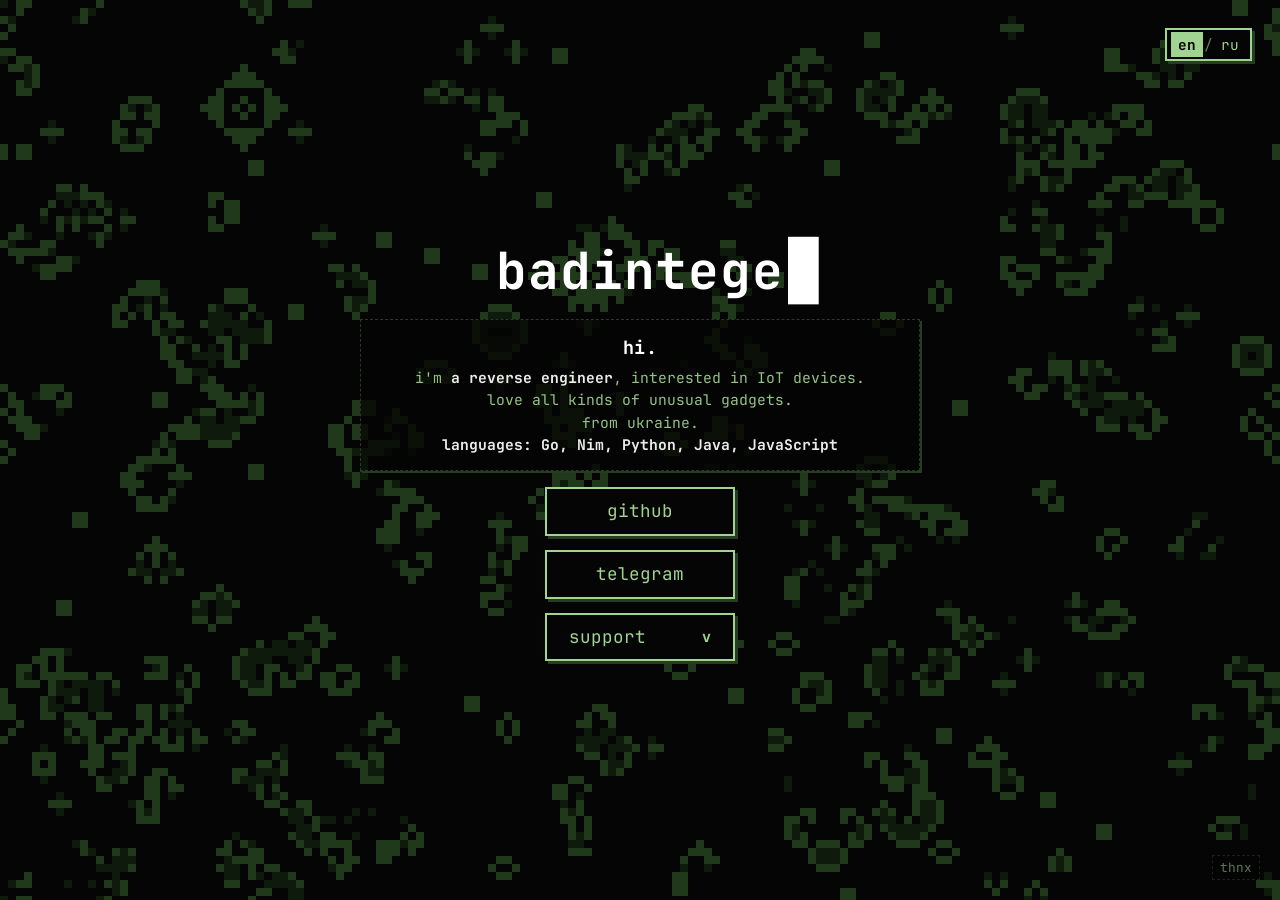
==== index.html @ 44bd1e29 "Update languages" ====
<!DOCTYPE html>
<html lang="en">
<head>
    <meta charset="UTF-8">
    <meta name="viewport" content="width=device-width, initial-scale=1.0">
    <title>badinteger</title>
    <link rel="icon" type="image/x-icon" href="favicon.ico">
    <link rel="shortcut icon" type="image/x-icon" href="favicon.ico">
    <link rel="stylesheet" href="style.css">
</head>
<body>
    <canvas id="life-canvas"></canvas>

    <div class="lang-switch" id="lang-switch">
        <button type="button" class="lang-btn active" data-lang="en">en</button>
        <span class="lang-divider">/</span>
        <button type="button" class="lang-btn" data-lang="ru">ru</button>
    </div>

    <main class="container">
        <div class="title-wrapper">
            <h1 class="typed-title"><span id="typed-text"></span><span class="cursor">█</span></h1>
        </div>

        <section class="bio-section" id="bio-section">
            <h2 class="bio-title" id="bio-title">hi.</h2>
            <p class="bio-desc" id="bio-desc">
                i'm <strong class="highlight">a reverse engineer</strong>, interested in IoT devices.<br>
                love all kinds of unusual gadgets.<br>
                from ukraine.<br>
                <strong class="highlight">languages: Go, Nim, Python, Java, JavaScript</strong>
            </p>
        </section>

        <div class="links-group">
            <a href="https://github.com/thebadinteger" target="_blank" rel="noopener noreferrer" class="hacker-btn">
                github
            </a>
            <a href="https://t.me/badinteger" target="_blank" rel="noopener noreferrer" class="hacker-btn">
                telegram
            </a>

            <div class="support-wrapper" id="support-wrapper">
                <button type="button" class="hacker-btn support-btn" id="support-toggle" aria-expanded="false">
                    <span id="support-label">support</span>
                    <span class="arrow-icon" id="support-arrow">v</span>
                </button>
                <div class="support-content" id="support-content">
                    <div class="crypto-item" data-address="UQDhC6F5A6lHq3WMk80klpFoxfPlviY0URLN7MnfLXbfXJLn">
                        <div class="crypto-header">
                            <span class="crypto-name">gram</span>
                            <span class="copy-hint" data-copy-hint="true">[copy]</span>
                        </div>
                        <code class="crypto-addr">UQDhC6F5A6lHq3WMk80klpFoxfPlviY0URLN7MnfLXbfXJLn</code>
                    </div>
                    <div class="crypto-item" data-address="EBzxd3aD9AJJCiJihh45mPns22LBTFG1UUhGEQawaHC3">
                        <div class="crypto-header">
                            <span class="crypto-name">solana</span>
                            <span class="copy-hint" data-copy-hint="true">[copy]</span>
                        </div>
                        <code class="crypto-addr">EBzxd3aD9AJJCiJihh45mPns22LBTFG1UUhGEQawaHC3</code>
                    </div>
                    <div class="crypto-item" data-address="bc1q3hcddk5h7lk9gmyz4qevt4zdrae28wd0h9fc9k">
                        <div class="crypto-header">
                            <span class="crypto-name">bitcoin</span>
                            <span class="copy-hint" data-copy-hint="true">[copy]</span>
                        </div>
                        <code class="crypto-addr">bc1q3hcddk5h7lk9gmyz4qevt4zdrae28wd0h9fc9k</code>
                    </div>
                    <div class="crypto-item" data-address="LNvCLwaYj91dwe1wWEHuQybgGu7N53fG1J">
                        <div class="crypto-header">
                            <span class="crypto-name">litecoin</span>
                            <span class="copy-hint" data-copy-hint="true">[copy]</span>
                        </div>
                        <code class="crypto-addr">LNvCLwaYj91dwe1wWEHuQybgGu7N53fG1J</code>
                    </div>
                    <div class="crypto-item" data-address="D6TasSMp86DWj7ovyzoroSdZFYt65pMNyC">
                        <div class="crypto-header">
                            <span class="crypto-name">dogecoin</span>
                            <span class="copy-hint" data-copy-hint="true">[copy]</span>
                        </div>
                        <code class="crypto-addr">D6TasSMp86DWj7ovyzoroSdZFYt65pMNyC</code>
                    </div>
                    <div class="crypto-item" data-address="TSzSPDRZxyQy6w5US88ur5SCgcZgPubDzC">
                        <div class="crypto-header">
                            <span class="crypto-name">tron</span>
                            <span class="copy-hint" data-copy-hint="true">[copy]</span>
                        </div>
                        <code class="crypto-addr">TSzSPDRZxyQy6w5US88ur5SCgcZgPubDzC</code>
                    </div>
                    <div class="crypto-item" data-address="0x48a1577525e1057923bb760d62b2b98e0caff4e4">
                        <div class="crypto-header">
                            <span class="crypto-name">polygon</span>
                            <span class="copy-hint" data-copy-hint="true">[copy]</span>
                        </div>
                        <code class="crypto-addr">0x48a1577525e1057923bb760d62b2b98e0caff4e4</code>
                    </div>
                </div>
            </div>
        </div>
    </main>

    <div class="thnx-wrapper" id="thnx-wrapper">
        <div class="thnx-content" id="thnx-content">
            <a href="https://www.jetbrains.com/lp/mono/" target="_blank" rel="noopener noreferrer" class="thnx-link">font by jetbrains</a>
            <a href="https://render.com/" target="_blank" rel="noopener noreferrer" class="thnx-link">host by render</a>
            <a href="https://freedns.afraid.org/" target="_blank" rel="noopener noreferrer" class="thnx-link">domain by freedns</a>
        </div>
        <button type="button" class="thnx-btn" id="thnx-toggle" aria-expanded="false">thnx</button>
    </div>

    <script src="script.js"></script>
</body>
</html>
---- style.css ----
@font-face {
    font-family: 'JetBrains Mono';
    src: url('jetbrainsmono.ttf') format('truetype-variations'),
         url('jetbrainsmono.ttf') format('truetype');
    font-weight: 100 900;
    font-style: normal;
}

:root {
    --accent: #a0d490;
    --accent-dark: #273d23;
    --bg-black: #050505;
}

* {
    margin: 0;
    padding: 0;
    -webkit-box-sizing: border-box;
    -moz-box-sizing: border-box;
    box-sizing: border-box;
}

main, section, header {
    display: block;
}

::-webkit-scrollbar {
    width: 6px;
    height: 6px;
}
::-webkit-scrollbar-track {
    background: #050505;
    background: var(--bg-black);
}
::-webkit-scrollbar-thumb {
    background: #273d23;
    background: var(--accent-dark);
    border: 1px solid #a0d490;
    border: 1px solid var(--accent);
}

html, body {
    width: 100%;
    min-height: 100%;
    min-height: 100vh;
    min-height: 100dvh;
    overflow-x: hidden;
    overflow-y: auto;
    background: #050505;
    background: var(--bg-black);
    font-family: 'JetBrains Mono', monospace;
    color: #a0d490;
    color: var(--accent);
    text-transform: lowercase;
    -webkit-user-select: none;
    -moz-user-select: none;
    -ms-user-select: none;
    user-select: none;
    cursor: default;
    display: -webkit-box;
    display: -webkit-flex;
    display: -moz-box;
    display: -ms-flexbox;
    display: flex;
    -webkit-box-orient: vertical;
    -webkit-box-direction: normal;
    -webkit-flex-direction: column;
    -ms-flex-direction: column;
    flex-direction: column;
}

#life-canvas {
    position: fixed;
    top: 0;
    left: 0;
    width: 100%;
    width: 100vw;
    height: 100%;
    height: 100vh;
    height: 100dvh;
    z-index: 1;
    opacity: 0.6;
    pointer-events: none;
}

.lang-switch {
    position: absolute;
    top: 16px;
    top: clamp(16px, 4vh, 28px);
    right: 16px;
    right: clamp(16px, 4vw, 28px);
    z-index: 70;
    display: -webkit-inline-box;
    display: -webkit-inline-flex;
    display: -ms-inline-flexbox;
    display: inline-flex;
    -webkit-box-align: center;
    -webkit-align-items: center;
    -ms-flex-align: center;
    align-items: center;
    border: 2px solid #a0d490;
    border: 2px solid var(--accent);
    box-shadow: 3px 3px 0px #273d23;
    box-shadow: 3px 3px 0px var(--accent-dark);
    background: #050505;
    background: var(--bg-black);
    padding: 2px 4px;
    font-family: 'JetBrains Mono', monospace;
    font-size: 13px;
    font-size: clamp(0.75rem, 2.5vw, 0.9rem);
    -webkit-user-select: none;
    -moz-user-select: none;
    -ms-user-select: none;
    user-select: none;
}

.lang-btn {
    background: transparent;
    border: none;
    color: #a0d490;
    color: var(--accent);
    font-family: 'JetBrains Mono', monospace;
    font-size: inherit;
    padding: 3px 7px;
    cursor: pointer;
    text-transform: lowercase;
    -webkit-transition: background 0.1s, color 0.1s;
    -moz-transition: background 0.1s, color 0.1s;
    transition: background 0.1s, color 0.1s;
    -webkit-tap-highlight-color: transparent;
}

.lang-btn.active {
    background: #a0d490;
    background: var(--accent);
    color: #050505;
    color: var(--bg-black);
    font-weight: 700;
}

@media (hover: hover) and (pointer: fine) {
    .lang-btn:hover:not(.active) {
        background: #273d23;
        background: var(--accent-dark);
    }
}

.lang-btn:active:not(.active) {
    background: #273d23;
    background: var(--accent-dark);
}

.lang-divider {
    color: #a0d490;
    color: var(--accent);
    opacity: 0.6;
    padding: 0 1px;
    font-size: inherit;
}

.container {
    position: relative;
    z-index: 50;
    display: -webkit-box;
    display: -webkit-flex;
    display: -moz-box;
    display: -ms-flexbox;
    display: flex;
    -webkit-box-orient: vertical;
    -webkit-box-direction: normal;
    -webkit-flex-direction: column;
    -ms-flex-direction: column;
    flex-direction: column;
    -webkit-box-align: center;
    -webkit-align-items: center;
    -ms-flex-align: center;
    align-items: center;
    -webkit-box-pack: center;
    -webkit-justify-content: center;
    -ms-flex-pack: center;
    justify-content: center;
    width: 100%;
    padding: 16px;
    padding: clamp(14px, 2.5vh, 32px) 16px;
    text-align: center;
    gap: 14px;
    gap: clamp(12px, 1.8vh, 18px);
    margin: auto 0;
    -webkit-transition: padding 0.2s ease, gap 0.2s ease;
    -moz-transition: padding 0.2s ease, gap 0.2s ease;
    transition: padding 0.2s ease, gap 0.2s ease;
}

.container.support-open {
    padding-top: 10px;
    padding-top: clamp(8px, 1.2vh, 16px);
    padding-bottom: 18px;
    padding-bottom: clamp(12px, 2vh, 22px);
    gap: 10px;
    gap: clamp(8px, 1.4vh, 14px);
}

.title-wrapper {
    position: relative;
    width: -webkit-max-content;
    width: -moz-max-content;
    width: max-content;
    max-width: 90vw;
    display: -webkit-box;
    display: -webkit-flex;
    display: -ms-flexbox;
    display: flex;
    -webkit-box-align: center;
    -webkit-align-items: center;
    -ms-flex-align: center;
    align-items: center;
    -webkit-box-pack: center;
    -webkit-justify-content: center;
    -ms-flex-pack: center;
    justify-content: center;
    white-space: nowrap;
    min-height: 42px;
    min-height: clamp(2rem, 7.5vw, 4rem);
}

.typed-title {
    position: relative;
    font-size: 32px;
    font-size: clamp(1.6rem, 6vw, 3.2rem);
    font-weight: 700;
    color: #ffffff;
    letter-spacing: 1px;
    display: inline-block;
    text-align: center;
    line-height: 1.25;
    min-height: 1.25em;
}

.cursor {
    position: absolute;
    left: 100%;
    top: 0;
    margin-left: 4px;
    color: #ffffff;
    -webkit-animation: blink 0.9s infinite steps(1);
    -moz-animation: blink 0.9s infinite steps(1);
    animation: blink 0.9s infinite steps(1);
    font-weight: normal;
    pointer-events: none;
}

@-webkit-keyframes blink {
    0%, 49% { opacity: 1; }
    50%, 100% { opacity: 0; }
}
@-moz-keyframes blink {
    0%, 49% { opacity: 1; }
    50%, 100% { opacity: 0; }
}
@keyframes blink {
    0%, 49% { opacity: 1; }
    50%, 100% { opacity: 0; }
}

.bio-section {
    max-width: 560px;
    max-width: min(92vw, 560px);
    width: 100%;
    text-align: center;
    text-transform: none;
    display: -webkit-box;
    display: -webkit-flex;
    display: -moz-box;
    display: -ms-flexbox;
    display: flex;
    -webkit-box-orient: vertical;
    -webkit-box-direction: normal;
    -webkit-flex-direction: column;
    -ms-flex-direction: column;
    flex-direction: column;
    gap: 6px;
    padding: 10px 14px;
    padding: clamp(8px, 2vw, 14px) clamp(12px, 2.5vw, 20px);
    background: rgba(5, 5, 5, 0.75);
    border: 1px dashed #273d23;
    border: 1px dashed var(--accent-dark);
    box-shadow: 2px 2px 0px #273d23;
    box-shadow: 2px 2px 0px var(--accent-dark);
    line-height: 1.5;
}

.bio-title {
    font-size: 16px;
    font-size: clamp(0.92rem, 3.2vw, 1.15rem);
    font-weight: 700;
    color: #ffffff;
    letter-spacing: 0.3px;
    text-transform: none;
}

.bio-desc {
    font-size: 13.5px;
    font-size: clamp(0.78rem, 2.5vw, 0.92rem);
    color: #a0d490;
    color: var(--accent);
    opacity: 0.92;
    font-weight: 400;
    text-transform: none;
}

.highlight {
    color: #ffffff;
    font-weight: 700;
    text-transform: none;
}

.links-group {
    display: -webkit-box;
    display: -webkit-flex;
    display: -moz-box;
    display: -ms-flexbox;
    display: flex;
    -webkit-box-orient: vertical;
    -webkit-box-direction: normal;
    -webkit-flex-direction: column;
    -ms-flex-direction: column;
    flex-direction: column;
    gap: 12px;
    gap: clamp(10px, 1.6vh, 14px);
    -webkit-box-align: center;
    -webkit-align-items: center;
    -ms-flex-align: center;
    align-items: center;
    -webkit-box-pack: center;
    -webkit-justify-content: center;
    -ms-flex-pack: center;
    justify-content: center;
    width: auto;
}

.hacker-btn {
    text-decoration: none;
    color: #a0d490;
    color: var(--accent);
    background: #050505;
    background: var(--bg-black);
    padding: 10px 18px;
    padding: clamp(8px, 1.8vh, 11px) clamp(14px, 2.5vw, 22px);
    border: 2px solid #a0d490;
    border: 2px solid var(--accent);
    box-shadow: 3px 3px 0px #273d23;
    box-shadow: 3px 3px 0px var(--accent-dark);
    font-size: 15px;
    font-size: clamp(0.9rem, 2.8vw, 1.1rem);
    display: block;
    text-align: center;
    line-height: 1.3;
    position: relative;
    width: 170px;
    width: clamp(150px, 38vw, 190px);
    font-family: 'JetBrains Mono', monospace;
    -webkit-transition: -webkit-transform 0.1s ease, box-shadow 0.1s ease, background 0.1s ease, color 0.1s ease;
    -moz-transition: -moz-transform 0.1s ease, box-shadow 0.1s ease, background 0.1s ease, color 0.1s ease;
    transition: transform 0.1s ease, box-shadow 0.1s ease, background 0.1s ease, color 0.1s ease;
    -webkit-tap-highlight-color: transparent;
    cursor: pointer;
}

@media (hover: hover) and (pointer: fine) {
    .hacker-btn:hover {
        -webkit-transform: translate(2px, 2px);
        -moz-transform: translate(2px, 2px);
        -ms-transform: translate(2px, 2px);
        transform: translate(2px, 2px);
        box-shadow: 1px 1px 0px #273d23;
        box-shadow: 1px 1px 0px var(--accent-dark);
        background: #a0d490;
        background: var(--accent);
        color: #050505;
        color: var(--bg-black);
    }
}

.hacker-btn:active {
    -webkit-transform: translate(2px, 2px);
    -moz-transform: translate(2px, 2px);
    -ms-transform: translate(2px, 2px);
    transform: translate(2px, 2px);
    box-shadow: 1px 1px 0px #273d23;
    box-shadow: 1px 1px 0px var(--accent-dark);
    background: #a0d490;
    background: var(--accent);
    color: #050505;
    color: var(--bg-black);
}

.support-wrapper {
    display: -webkit-box;
    display: -webkit-flex;
    display: -moz-box;
    display: -ms-flexbox;
    display: flex;
    -webkit-box-orient: vertical;
    -webkit-box-direction: normal;
    -webkit-flex-direction: column;
    -ms-flex-direction: column;
    flex-direction: column;
    -webkit-box-align: center;
    -webkit-align-items: center;
    -ms-flex-align: center;
    align-items: center;
    width: auto;
}

.support-btn {
    display: -webkit-box;
    display: -webkit-flex;
    display: -moz-box;
    display: -ms-flexbox;
    display: flex;
    -webkit-box-pack: justify;
    -webkit-justify-content: space-between;
    -ms-flex-pack: justify;
    justify-content: space-between;
    -webkit-box-align: center;
    -webkit-align-items: center;
    -ms-flex-align: center;
    align-items: center;
    width: 170px;
    width: clamp(150px, 38vw, 190px);
}

.arrow-icon {
    font-family: inherit;
    font-weight: 700;
    font-size: 0.85em;
    display: inline-block;
    -webkit-transition: -webkit-transform 0.2s ease;
    -moz-transition: -moz-transform 0.2s ease;
    transition: transform 0.2s ease;
    margin-left: 8px;
}

.support-wrapper.open .arrow-icon {
    -webkit-transform: rotate(180deg);
    -moz-transform: rotate(180deg);
    -ms-transform: rotate(180deg);
    transform: rotate(180deg);
}

.support-content {
    display: none;
    -webkit-box-orient: vertical;
    -webkit-box-direction: normal;
    -webkit-flex-direction: column;
    -ms-flex-direction: column;
    flex-direction: column;
    gap: 4px;
    width: 440px;
    width: min(92vw, 440px);
    margin-top: 8px;
    padding: 8px 12px;
    background: #050505;
    background: rgba(5, 5, 5, 0.96);
    border: 2px solid #a0d490;
    border: 2px solid var(--accent);
    box-shadow: 4px 4px 0px #273d23;
    box-shadow: 4px 4px 0px var(--accent-dark);
    text-align: left;
    -webkit-animation: fadeIn 0.2s ease;
    -moz-animation: fadeIn 0.2s ease;
    animation: fadeIn 0.2s ease;
}

.support-wrapper.open .support-content {
    display: -webkit-box;
    display: -webkit-flex;
    display: -moz-box;
    display: -ms-flexbox;
    display: flex;
}

@-webkit-keyframes fadeIn {
    from { opacity: 0; -webkit-transform: translateY(-6px); }
    to { opacity: 1; -webkit-transform: translateY(0); }
}
@-moz-keyframes fadeIn {
    from { opacity: 0; -moz-transform: translateY(-6px); }
    to { opacity: 1; -moz-transform: translateY(0); }
}
@keyframes fadeIn {
    from { opacity: 0; transform: translateY(-6px); }
    to { opacity: 1; transform: translateY(0); }
}

.crypto-item {
    display: -webkit-box;
    display: -webkit-flex;
    display: -moz-box;
    display: -ms-flexbox;
    display: flex;
    -webkit-box-orient: vertical;
    -webkit-box-direction: normal;
    -webkit-flex-direction: column;
    -ms-flex-direction: column;
    flex-direction: column;
    gap: 2px;
    padding: 4px 6px;
    border-bottom: 1px dashed #273d23;
    border-bottom: 1px dashed var(--accent-dark);
    cursor: pointer;
    -webkit-transition: background 0.15s ease;
    -moz-transition: background 0.15s ease;
    transition: background 0.15s ease;
    -webkit-tap-highlight-color: transparent;
}

.crypto-item:last-child {
    border-bottom: none;
}

@media (hover: hover) and (pointer: fine) {
    .crypto-item:hover {
        background: rgba(160, 212, 144, 0.12);
    }
    .crypto-item:hover .copy-hint {
        opacity: 1;
    }
}

.crypto-item:active {
    background: rgba(160, 212, 144, 0.2);
}

.crypto-header {
    display: -webkit-box;
    display: -webkit-flex;
    display: -ms-flexbox;
    display: flex;
    -webkit-box-pack: justify;
    -webkit-justify-content: space-between;
    -ms-flex-pack: justify;
    justify-content: space-between;
    -webkit-box-align: center;
    -webkit-align-items: center;
    -ms-flex-align: center;
    align-items: center;
}

.crypto-name {
    font-size: 13px;
    font-size: 0.82rem;
    font-weight: 700;
    color: #a0d490;
    color: var(--accent);
}

.copy-hint {
    font-size: 11px;
    font-size: 0.7rem;
    color: #a0d490;
    color: var(--accent);
    opacity: 0.65;
    -webkit-transition: opacity 0.15s, color 0.15s;
    -moz-transition: opacity 0.15s, color 0.15s;
    transition: opacity 0.15s, color 0.15s;
}

.crypto-addr {
    font-size: 11.5px;
    font-size: 0.7rem;
    color: #ffffff;
    word-break: break-all;
    font-family: 'JetBrains Mono', monospace;
    line-height: 1.3;
    -webkit-user-select: all;
    -moz-user-select: all;
    -ms-user-select: all;
    user-select: all;
}

.thnx-wrapper {
    position: fixed;
    bottom: 14px;
    bottom: clamp(12px, 2.5vh, 20px);
    right: 14px;
    right: clamp(12px, 2.5vw, 20px);
    z-index: 70;
    display: -webkit-box;
    display: -webkit-flex;
    display: -moz-box;
    display: -ms-flexbox;
    display: flex;
    -webkit-box-orient: vertical;
    -webkit-box-direction: normal;
    -webkit-flex-direction: column;
    -ms-flex-direction: column;
    flex-direction: column;
    -webkit-box-align: end;
    -webkit-align-items: flex-end;
    -ms-flex-align: end;
    align-items: flex-end;
    font-family: 'JetBrains Mono', monospace;
    opacity: 0.55;
    -webkit-transition: opacity 0.15s ease;
    -moz-transition: opacity 0.15s ease;
    transition: opacity 0.15s ease;
}

.thnx-wrapper:hover,
.thnx-wrapper.open {
    opacity: 1;
}

.thnx-btn {
    background: #050505;
    background: var(--bg-black);
    border: 1px dashed #273d23;
    border: 1px dashed var(--accent-dark);
    color: #a0d490;
    color: var(--accent);
    font-family: 'JetBrains Mono', monospace;
    font-size: 11px;
    font-size: clamp(0.7rem, 2vw, 0.8rem);
    padding: 3px 7px;
    cursor: pointer;
    text-transform: lowercase;
    -webkit-transition: background 0.1s, color 0.1s, border-color 0.1s;
    -moz-transition: background 0.1s, color 0.1s, border-color 0.1s;
    transition: background 0.1s, color 0.1s, border-color 0.1s;
    -webkit-tap-highlight-color: transparent;
}

@media (hover: hover) and (pointer: fine) {
    .thnx-btn:hover {
        background: #273d23;
        background: var(--accent-dark);
        border-color: #a0d490;
        border-color: var(--accent);
    }
}

.thnx-btn:active {
    background: #273d23;
    background: var(--accent-dark);
    border-color: #a0d490;
    border-color: var(--accent);
}

.thnx-content {
    display: none;
    -webkit-box-orient: vertical;
    -webkit-box-direction: normal;
    -webkit-flex-direction: column;
    -ms-flex-direction: column;
    flex-direction: column;
    gap: 4px;
    margin-bottom: 6px;
    padding: 8px 10px;
    background: #050505;
    background: rgba(5, 5, 5, 0.95);
    border: 1px solid #273d23;
    border: 1px solid var(--accent-dark);
    box-shadow: 2px 2px 0px #273d23;
    box-shadow: 2px 2px 0px var(--accent-dark);
    text-align: right;
    font-size: 11px;
    font-size: clamp(0.68rem, 2vw, 0.78rem);
    -webkit-animation: fadeIn 0.15s ease;
    -moz-animation: fadeIn 0.15s ease;
    animation: fadeIn 0.15s ease;
    white-space: nowrap;
}

.thnx-wrapper.open .thnx-content {
    display: -webkit-box;
    display: -webkit-flex;
    display: -moz-box;
    display: -ms-flexbox;
    display: flex;
}

.thnx-link {
    color: #a0d490;
    color: var(--accent);
    text-decoration: none;
    opacity: 0.8;
    -webkit-transition: opacity 0.1s, color 0.1s;
    -moz-transition: opacity 0.1s, color 0.1s;
    transition: opacity 0.1s, color 0.1s;
}

@media (hover: hover) and (pointer: fine) {
    .thnx-link:hover {
        opacity: 1;
        color: #ffffff;
        text-decoration: underline;
    }
}

.thnx-link:active {
    opacity: 1;
    color: #ffffff;
}
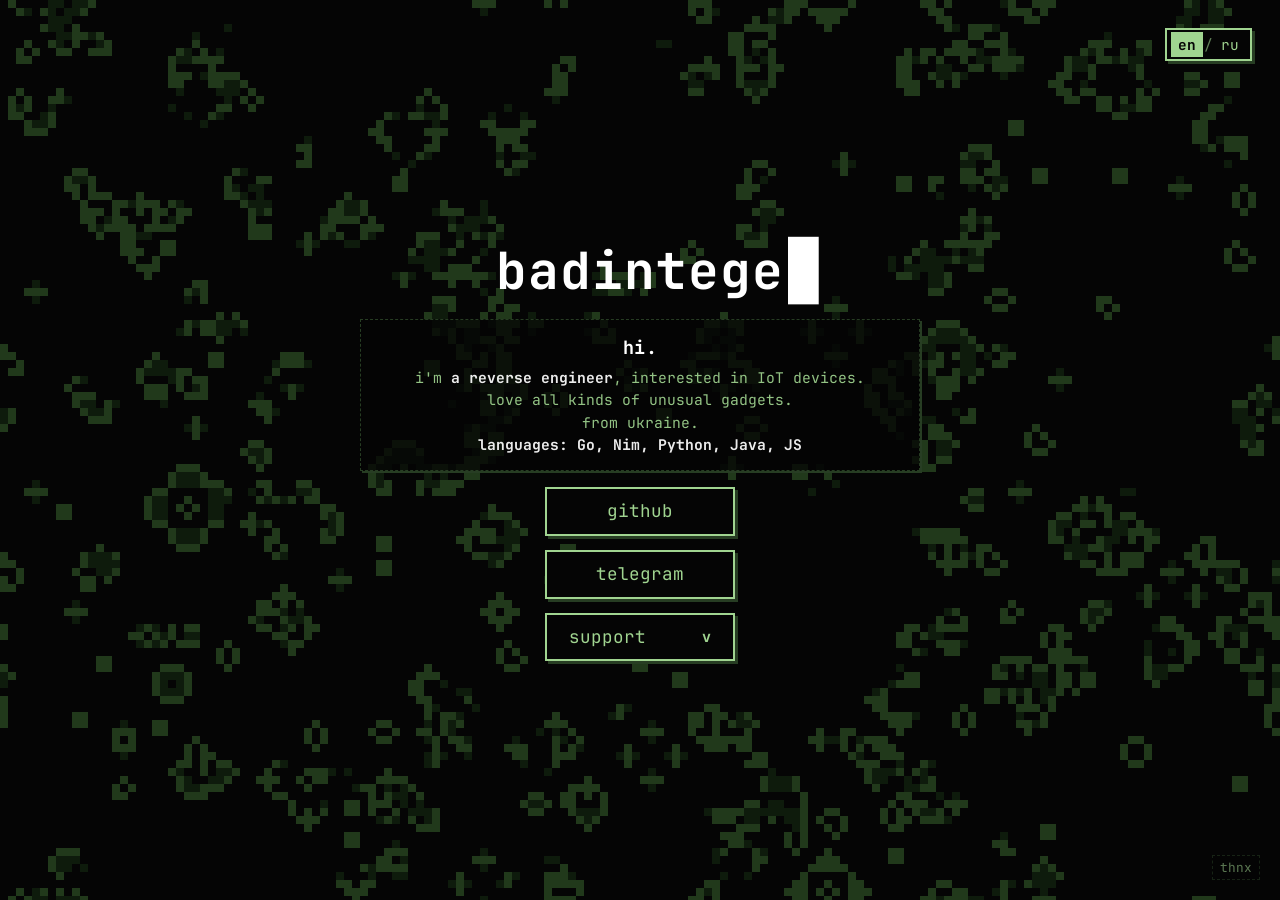
==== commit fc2b29ae: "fix JS name" ====
--- a/index.html
+++ b/index.html
@@ -28,7 +28,7 @@
                 i'm <strong class="highlight">a reverse engineer</strong>, interested in IoT devices.<br>
                 love all kinds of unusual gadgets.<br>
                 from ukraine.<br>
-                <strong class="highlight">languages: Go, Nim, Python, Java, JavaScript</strong>
+                <strong class="highlight">languages: Go, Nim, Python, Java, JS</strong>
             </p>
         </section>
 
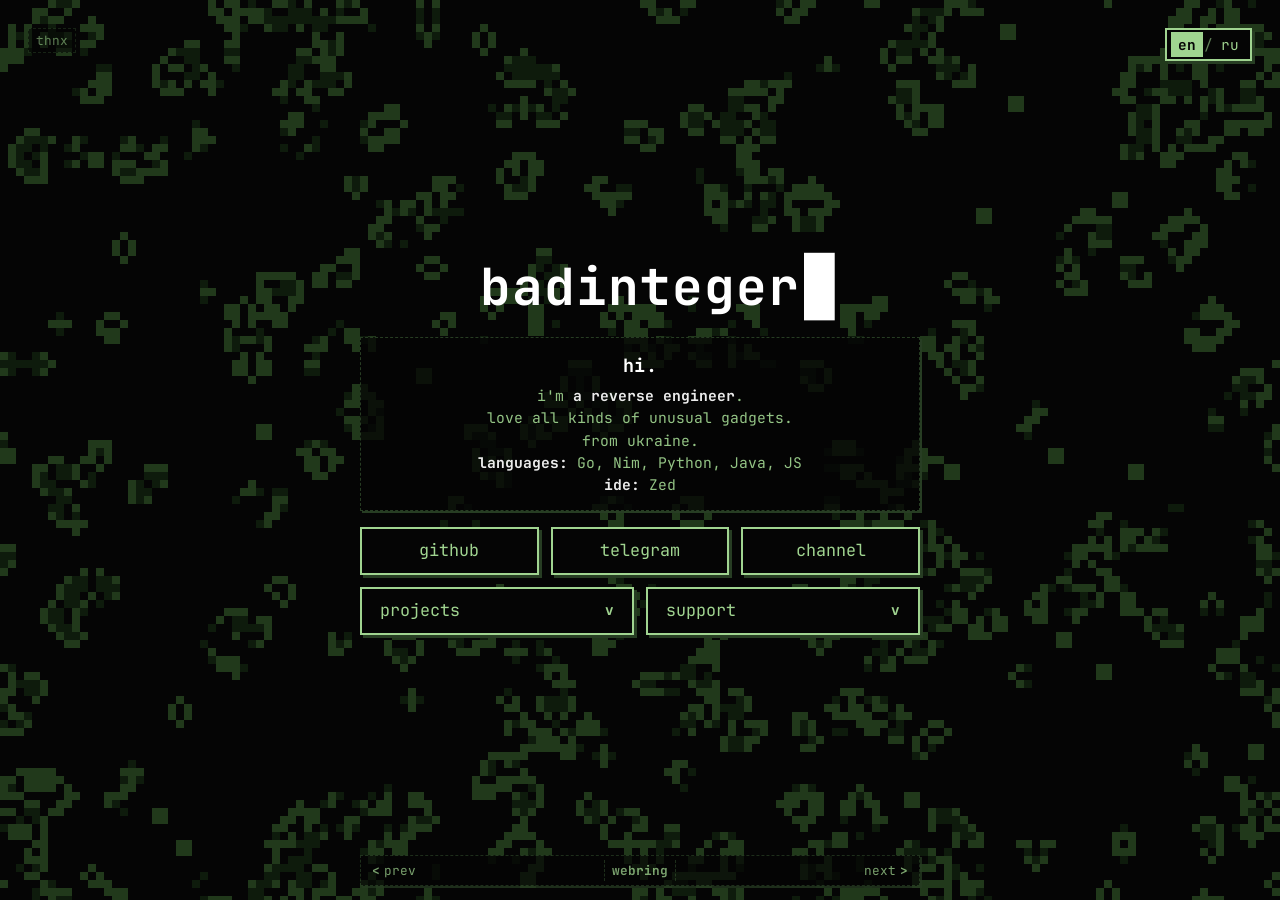
==== commit 1bf04959: "big update" ====
--- a/index.html
+++ b/index.html
@@ -25,88 +25,65 @@
         <section class="bio-section" id="bio-section">
             <h2 class="bio-title" id="bio-title">hi.</h2>
             <p class="bio-desc" id="bio-desc">
-                i'm <strong class="highlight">a reverse engineer</strong>, interested in IoT devices.<br>
+                i'm <strong class="highlight">a reverse engineer</strong>.<br>
                 love all kinds of unusual gadgets.<br>
                 from ukraine.<br>
-                <strong class="highlight">languages: Go, Nim, Python, Java, JS</strong>
+                <strong class="highlight">languages:</strong> Go, Nim, Python, Java, JS<br>
+                <strong class="highlight">ide:</strong> Zed
             </p>
         </section>
 
         <div class="links-group">
-            <a href="https://github.com/thebadinteger" target="_blank" rel="noopener noreferrer" class="hacker-btn">
-                github
-            </a>
-            <a href="https://t.me/badinteger" target="_blank" rel="noopener noreferrer" class="hacker-btn">
-                telegram
-            </a>
+            <div class="buttons-row">
+                <a href="https://github.com/thebadinteger" target="_blank" rel="noopener noreferrer" class="site-btn">
+                    github
+                </a>
+                <a href="https://t.me/badinteger" target="_blank" rel="noopener noreferrer" class="site-btn">
+                    telegram
+                </a>
+                <a href="https://t.me/thebadinteger" target="_blank" rel="noopener noreferrer" class="site-btn">
+                    <span id="channel-label">channel</span>
+                </a>
+            </div>
 
-            <div class="support-wrapper" id="support-wrapper">
-                <button type="button" class="hacker-btn support-btn" id="support-toggle" aria-expanded="false">
+            <div class="buttons-row accordion-nav">
+                <button type="button" class="site-btn toggle-btn" id="projects-toggle" aria-expanded="false">
+                    <span id="projects-label">projects</span>
+                    <span class="arrow-icon" id="projects-arrow">v</span>
+                </button>
+                <button type="button" class="site-btn toggle-btn" id="support-toggle" aria-expanded="false">
                     <span id="support-label">support</span>
                     <span class="arrow-icon" id="support-arrow">v</span>
                 </button>
-                <div class="support-content" id="support-content">
-                    <div class="crypto-item" data-address="UQDhC6F5A6lHq3WMk80klpFoxfPlviY0URLN7MnfLXbfXJLn">
-                        <div class="crypto-header">
-                            <span class="crypto-name">gram</span>
-                            <span class="copy-hint" data-copy-hint="true">[copy]</span>
-                        </div>
-                        <code class="crypto-addr">UQDhC6F5A6lHq3WMk80klpFoxfPlviY0URLN7MnfLXbfXJLn</code>
+            </div>
+
+            <div class="accordion-container" id="accordion-container">
+                <div class="accordion-inner">
+                    <div class="accordion-dropdown" id="projects-panel">
+                        <div class="dropdown-items" id="projects-content"></div>
                     </div>
-                    <div class="crypto-item" data-address="EBzxd3aD9AJJCiJihh45mPns22LBTFG1UUhGEQawaHC3">
-                        <div class="crypto-header">
-                            <span class="crypto-name">solana</span>
-                            <span class="copy-hint" data-copy-hint="true">[copy]</span>
-                        </div>
-                        <code class="crypto-addr">EBzxd3aD9AJJCiJihh45mPns22LBTFG1UUhGEQawaHC3</code>
-                    </div>
-                    <div class="crypto-item" data-address="bc1q3hcddk5h7lk9gmyz4qevt4zdrae28wd0h9fc9k">
-                        <div class="crypto-header">
-                            <span class="crypto-name">bitcoin</span>
-                            <span class="copy-hint" data-copy-hint="true">[copy]</span>
-                        </div>
-                        <code class="crypto-addr">bc1q3hcddk5h7lk9gmyz4qevt4zdrae28wd0h9fc9k</code>
-                    </div>
-                    <div class="crypto-item" data-address="LNvCLwaYj91dwe1wWEHuQybgGu7N53fG1J">
-                        <div class="crypto-header">
-                            <span class="crypto-name">litecoin</span>
-                            <span class="copy-hint" data-copy-hint="true">[copy]</span>
-                        </div>
-                        <code class="crypto-addr">LNvCLwaYj91dwe1wWEHuQybgGu7N53fG1J</code>
-                    </div>
-                    <div class="crypto-item" data-address="D6TasSMp86DWj7ovyzoroSdZFYt65pMNyC">
-                        <div class="crypto-header">
-                            <span class="crypto-name">dogecoin</span>
-                            <span class="copy-hint" data-copy-hint="true">[copy]</span>
-                        </div>
-                        <code class="crypto-addr">D6TasSMp86DWj7ovyzoroSdZFYt65pMNyC</code>
-                    </div>
-                    <div class="crypto-item" data-address="TSzSPDRZxyQy6w5US88ur5SCgcZgPubDzC">
-                        <div class="crypto-header">
-                            <span class="crypto-name">tron</span>
-                            <span class="copy-hint" data-copy-hint="true">[copy]</span>
-                        </div>
-                        <code class="crypto-addr">TSzSPDRZxyQy6w5US88ur5SCgcZgPubDzC</code>
-                    </div>
-                    <div class="crypto-item" data-address="0x48a1577525e1057923bb760d62b2b98e0caff4e4">
-                        <div class="crypto-header">
-                            <span class="crypto-name">polygon</span>
-                            <span class="copy-hint" data-copy-hint="true">[copy]</span>
-                        </div>
-                        <code class="crypto-addr">0x48a1577525e1057923bb760d62b2b98e0caff4e4</code>
+
+                    <div class="accordion-dropdown" id="support-panel">
+                        <div class="dropdown-items" id="support-content"></div>
                     </div>
                 </div>
             </div>
         </div>
     </main>
 
+    <div class="webring-wrapper" id="webring-wrapper">
+        <a href="https://webring.otomir23.me/badinteger/prev" class="webring-link webring-side webring-prev" id="webring-prev"><span class="webring-arrow">&lt;</span><span class="webring-name" id="webring-prev-name">prev</span></a>
+        <a href="https://webring.otomir23.me/" class="webring-link webring-main" id="webring-main">webring</a>
+        <a href="https://webring.otomir23.me/badinteger/next" class="webring-link webring-side webring-next" id="webring-next"><span class="webring-name" id="webring-next-name">next</span><span class="webring-arrow">&gt;</span></a>
+    </div>
+
     <div class="thnx-wrapper" id="thnx-wrapper">
+        <button type="button" class="thnx-btn" id="thnx-toggle" aria-expanded="false">thnx</button>
         <div class="thnx-content" id="thnx-content">
             <a href="https://www.jetbrains.com/lp/mono/" target="_blank" rel="noopener noreferrer" class="thnx-link">font by jetbrains</a>
             <a href="https://render.com/" target="_blank" rel="noopener noreferrer" class="thnx-link">host by render</a>
             <a href="https://freedns.afraid.org/" target="_blank" rel="noopener noreferrer" class="thnx-link">domain by freedns</a>
         </div>
-        <button type="button" class="thnx-btn" id="thnx-toggle" aria-expanded="false">thnx</button>
     </div>
 
     <script src="script.js"></script>
--- a/style.css
+++ b/style.css
@@ -22,6 +22,11 @@
 
 main, section, header {
     display: block;
+}
+
+html {
+    scrollbar-color: #273d23 #050505;
+    scrollbar-width: thin;
 }
 
 ::-webkit-scrollbar {
@@ -125,7 +130,6 @@
     cursor: pointer;
     text-transform: lowercase;
     -webkit-transition: background 0.1s, color 0.1s;
-    -moz-transition: background 0.1s, color 0.1s;
     transition: background 0.1s, color 0.1s;
     -webkit-tap-highlight-color: transparent;
 }
@@ -187,7 +191,6 @@
     gap: clamp(12px, 1.8vh, 18px);
     margin: auto 0;
     -webkit-transition: padding 0.2s ease, gap 0.2s ease;
-    -moz-transition: padding 0.2s ease, gap 0.2s ease;
     transition: padding 0.2s ease, gap 0.2s ease;
 }
 
@@ -219,14 +222,14 @@
     -ms-flex-pack: center;
     justify-content: center;
     white-space: nowrap;
-    min-height: 42px;
-    min-height: clamp(2rem, 7.5vw, 4rem);
+    min-height: 52px;
+    min-height: clamp(3rem, 10vw, 4.2rem);
 }
 
 .typed-title {
     position: relative;
-    font-size: 32px;
-    font-size: clamp(1.6rem, 6vw, 3.2rem);
+    font-size: 40px;
+    font-size: clamp(2.5rem, 8.5vw, 3.2rem);
     font-weight: 700;
     color: #ffffff;
     letter-spacing: 1px;
@@ -243,17 +246,12 @@
     margin-left: 4px;
     color: #ffffff;
     -webkit-animation: blink 0.9s infinite steps(1);
-    -moz-animation: blink 0.9s infinite steps(1);
     animation: blink 0.9s infinite steps(1);
     font-weight: normal;
     pointer-events: none;
 }
 
 @-webkit-keyframes blink {
-    0%, 49% { opacity: 1; }
-    50%, 100% { opacity: 0; }
-}
-@-moz-keyframes blink {
     0%, 49% { opacity: 1; }
     50%, 100% { opacity: 0; }
 }
@@ -281,6 +279,7 @@
     gap: 6px;
     padding: 10px 14px;
     padding: clamp(8px, 2vw, 14px) clamp(12px, 2.5vw, 20px);
+    background: #050505;
     background: rgba(5, 5, 5, 0.75);
     border: 1px dashed #273d23;
     border: 1px dashed var(--accent-dark);
@@ -295,7 +294,6 @@
     font-weight: 700;
     color: #ffffff;
     letter-spacing: 0.3px;
-    text-transform: none;
 }
 
 .bio-desc {
@@ -305,13 +303,11 @@
     color: var(--accent);
     opacity: 0.92;
     font-weight: 400;
-    text-transform: none;
 }
 
 .highlight {
     color: #ffffff;
     font-weight: 700;
-    text-transform: none;
 }
 
 .links-group {
@@ -325,8 +321,8 @@
     -webkit-flex-direction: column;
     -ms-flex-direction: column;
     flex-direction: column;
-    gap: 12px;
-    gap: clamp(10px, 1.6vh, 14px);
+    gap: 10px;
+    gap: clamp(8px, 1.5vh, 12px);
     -webkit-box-align: center;
     -webkit-align-items: center;
     -ms-flex-align: center;
@@ -335,41 +331,123 @@
     -webkit-justify-content: center;
     -ms-flex-pack: center;
     justify-content: center;
-    width: auto;
-}
-
-.hacker-btn {
+    max-width: 560px;
+    max-width: min(92vw, 560px);
+    width: 100%;
+}
+
+.buttons-row {
+    display: -webkit-box;
+    display: -webkit-flex;
+    display: -moz-box;
+    display: -ms-flexbox;
+    display: flex;
+    -webkit-box-orient: horizontal;
+    -webkit-box-direction: normal;
+    -webkit-flex-direction: row;
+    -ms-flex-direction: row;
+    flex-direction: row;
+    -webkit-box-align: center;
+    -webkit-align-items: center;
+    -ms-flex-align: center;
+    align-items: center;
+    -webkit-box-pack: center;
+    -webkit-justify-content: center;
+    -ms-flex-pack: center;
+    justify-content: center;
+    gap: 10px;
+    gap: clamp(6px, 1.5vw, 12px);
+    width: 100%;
+}
+
+@supports not (gap: 10px) {
+    .buttons-row > * + * {
+        margin-left: 10px;
+    }
+    .links-group > * + * {
+        margin-top: 10px;
+    }
+}
+
+.site-btn {
+    -webkit-box-flex: 1;
+    -webkit-flex: 1 1 0;
+    -moz-box-flex: 1;
+    -ms-flex: 1 1 0;
+    flex: 1 1 0;
+    min-width: 0;
     text-decoration: none;
     color: #a0d490;
     color: var(--accent);
     background: #050505;
     background: var(--bg-black);
-    padding: 10px 18px;
-    padding: clamp(8px, 1.8vh, 11px) clamp(14px, 2.5vw, 22px);
+    padding: 10px 14px;
+    padding: clamp(8px, 1.8vh, 11px) clamp(8px, 1.8vw, 18px);
     border: 2px solid #a0d490;
     border: 2px solid var(--accent);
     box-shadow: 3px 3px 0px #273d23;
     box-shadow: 3px 3px 0px var(--accent-dark);
-    font-size: 15px;
-    font-size: clamp(0.9rem, 2.8vw, 1.1rem);
+    font-size: 14.5px;
+    font-size: clamp(0.82rem, 2.5vw, 1.05rem);
     display: block;
     text-align: center;
     line-height: 1.3;
     position: relative;
-    width: 170px;
-    width: clamp(150px, 38vw, 190px);
     font-family: 'JetBrains Mono', monospace;
     -webkit-transition: -webkit-transform 0.1s ease, box-shadow 0.1s ease, background 0.1s ease, color 0.1s ease;
-    -moz-transition: -moz-transform 0.1s ease, box-shadow 0.1s ease, background 0.1s ease, color 0.1s ease;
     transition: transform 0.1s ease, box-shadow 0.1s ease, background 0.1s ease, color 0.1s ease;
     -webkit-tap-highlight-color: transparent;
     cursor: pointer;
 }
 
+.toggle-btn {
+    display: -webkit-box;
+    display: -webkit-flex;
+    display: -moz-box;
+    display: -ms-flexbox;
+    display: flex;
+    -webkit-box-pack: justify;
+    -webkit-justify-content: space-between;
+    -ms-flex-pack: justify;
+    justify-content: space-between;
+    -webkit-box-align: center;
+    -webkit-align-items: center;
+    -ms-flex-align: center;
+    align-items: center;
+}
+
+.toggle-btn.active {
+    background: #a0d490;
+    background: var(--accent);
+    color: #050505;
+    color: var(--bg-black);
+    font-weight: 700;
+    -webkit-transform: translate(2px, 2px);
+    -ms-transform: translate(2px, 2px);
+    transform: translate(2px, 2px);
+    box-shadow: 1px 1px 0px #273d23;
+    box-shadow: 1px 1px 0px var(--accent-dark);
+}
+
+.arrow-icon {
+    font-family: inherit;
+    font-weight: 700;
+    font-size: 0.85em;
+    display: inline-block;
+    -webkit-transition: -webkit-transform 0.2s ease;
+    transition: transform 0.2s ease;
+    margin-left: 6px;
+}
+
+.toggle-btn.active .arrow-icon {
+    -webkit-transform: rotate(180deg);
+    -ms-transform: rotate(180deg);
+    transform: rotate(180deg);
+}
+
 @media (hover: hover) and (pointer: fine) {
-    .hacker-btn:hover {
+    .site-btn:hover:not(.active) {
         -webkit-transform: translate(2px, 2px);
-        -moz-transform: translate(2px, 2px);
         -ms-transform: translate(2px, 2px);
         transform: translate(2px, 2px);
         box-shadow: 1px 1px 0px #273d23;
@@ -381,9 +459,8 @@
     }
 }
 
-.hacker-btn:active {
+.site-btn:active:not(.active) {
     -webkit-transform: translate(2px, 2px);
-    -moz-transform: translate(2px, 2px);
     -ms-transform: translate(2px, 2px);
     transform: translate(2px, 2px);
     box-shadow: 1px 1px 0px #273d23;
@@ -394,61 +471,23 @@
     color: var(--bg-black);
 }
 
-.support-wrapper {
-    display: -webkit-box;
-    display: -webkit-flex;
-    display: -moz-box;
-    display: -ms-flexbox;
-    display: flex;
-    -webkit-box-orient: vertical;
-    -webkit-box-direction: normal;
-    -webkit-flex-direction: column;
-    -ms-flex-direction: column;
-    flex-direction: column;
-    -webkit-box-align: center;
-    -webkit-align-items: center;
-    -ms-flex-align: center;
-    align-items: center;
-    width: auto;
-}
-
-.support-btn {
-    display: -webkit-box;
-    display: -webkit-flex;
-    display: -moz-box;
-    display: -ms-flexbox;
-    display: flex;
-    -webkit-box-pack: justify;
-    -webkit-justify-content: space-between;
-    -ms-flex-pack: justify;
-    justify-content: space-between;
-    -webkit-box-align: center;
-    -webkit-align-items: center;
-    -ms-flex-align: center;
-    align-items: center;
-    width: 170px;
-    width: clamp(150px, 38vw, 190px);
-}
-
-.arrow-icon {
-    font-family: inherit;
-    font-weight: 700;
-    font-size: 0.85em;
-    display: inline-block;
-    -webkit-transition: -webkit-transform 0.2s ease;
-    -moz-transition: -moz-transform 0.2s ease;
-    transition: transform 0.2s ease;
-    margin-left: 8px;
-}
-
-.support-wrapper.open .arrow-icon {
-    -webkit-transform: rotate(180deg);
-    -moz-transform: rotate(180deg);
-    -ms-transform: rotate(180deg);
-    transform: rotate(180deg);
-}
-
-.support-content {
+.accordion-container {
+    width: 100%;
+    overflow: hidden;
+    display: block;
+    -webkit-transition: height 0.26s cubic-bezier(0.4, 0, 0.2, 1);
+    transition: height 0.26s cubic-bezier(0.4, 0, 0.2, 1);
+    height: 0;
+}
+
+.accordion-inner {
+    width: 100%;
+    position: relative;
+    padding-top: 4px;
+    padding-bottom: 4px;
+}
+
+.accordion-dropdown {
     display: none;
     -webkit-box-orient: vertical;
     -webkit-box-direction: normal;
@@ -456,9 +495,11 @@
     -ms-flex-direction: column;
     flex-direction: column;
     gap: 4px;
-    width: 440px;
-    width: min(92vw, 440px);
-    margin-top: 8px;
+    width: 100%;
+    position: absolute;
+    top: 4px;
+    left: 0;
+    right: 0;
     padding: 8px 12px;
     background: #050505;
     background: rgba(5, 5, 5, 0.96);
@@ -467,30 +508,210 @@
     box-shadow: 4px 4px 0px #273d23;
     box-shadow: 4px 4px 0px var(--accent-dark);
     text-align: left;
-    -webkit-animation: fadeIn 0.2s ease;
-    -moz-animation: fadeIn 0.2s ease;
-    animation: fadeIn 0.2s ease;
-}
-
-.support-wrapper.open .support-content {
-    display: -webkit-box;
-    display: -webkit-flex;
-    display: -moz-box;
-    display: -ms-flexbox;
-    display: flex;
+    -webkit-animation: fadeIn 0.2s ease forwards;
+    animation: fadeIn 0.2s ease forwards;
+    z-index: 2;
+}
+
+.accordion-dropdown.open {
+    display: -webkit-box;
+    display: -webkit-flex;
+    display: -moz-box;
+    display: -ms-flexbox;
+    display: flex;
+}
+
+.accordion-dropdown.closing {
+    display: -webkit-box;
+    display: -webkit-flex;
+    display: -moz-box;
+    display: -ms-flexbox;
+    display: flex;
+    z-index: 1;
+    -webkit-animation: fadeOut 0.22s ease forwards;
+    animation: fadeOut 0.22s ease forwards;
+}
+
+.dropdown-items {
+    display: -webkit-box;
+    display: -webkit-flex;
+    display: -moz-box;
+    display: -ms-flexbox;
+    display: flex;
+    -webkit-box-orient: vertical;
+    -webkit-box-direction: normal;
+    -webkit-flex-direction: column;
+    -ms-flex-direction: column;
+    flex-direction: column;
+    gap: 3px;
+    width: 100%;
+}
+
+.accordion-dropdown.slide-right {
+    -webkit-animation: slideInRight 0.22s ease forwards;
+    animation: slideInRight 0.22s ease forwards;
+}
+
+.accordion-dropdown.slide-left {
+    -webkit-animation: slideInLeft 0.22s ease forwards;
+    animation: slideInLeft 0.22s ease forwards;
+}
+
+.accordion-dropdown.slide-out-left {
+    -webkit-animation: slideOutLeft 0.22s ease forwards;
+    animation: slideOutLeft 0.22s ease forwards;
+}
+
+.accordion-dropdown.slide-out-right {
+    -webkit-animation: slideOutRight 0.22s ease forwards;
+    animation: slideOutRight 0.22s ease forwards;
+}
+
+@-webkit-keyframes slideInRight {
+    from { opacity: 0; -webkit-transform: translateX(18px); }
+    to { opacity: 1; -webkit-transform: translateX(0); }
+}
+@keyframes slideInRight {
+    from { opacity: 0; transform: translateX(18px); }
+    to { opacity: 1; transform: translateX(0); }
+}
+
+@-webkit-keyframes slideInLeft {
+    from { opacity: 0; -webkit-transform: translateX(-18px); }
+    to { opacity: 1; -webkit-transform: translateX(0); }
+}
+@keyframes slideInLeft {
+    from { opacity: 0; transform: translateX(-18px); }
+    to { opacity: 1; transform: translateX(0); }
+}
+
+@-webkit-keyframes slideOutLeft {
+    from { opacity: 1; -webkit-transform: translateX(0); }
+    to { opacity: 0; -webkit-transform: translateX(-18px); }
+}
+@keyframes slideOutLeft {
+    from { opacity: 1; transform: translateX(0); }
+    to { opacity: 0; transform: translateX(-18px); }
+}
+
+@-webkit-keyframes slideOutRight {
+    from { opacity: 1; -webkit-transform: translateX(0); }
+    to { opacity: 0; -webkit-transform: translateX(18px); }
+}
+@keyframes slideOutRight {
+    from { opacity: 1; transform: translateX(0); }
+    to { opacity: 0; transform: translateX(18px); }
 }
 
 @-webkit-keyframes fadeIn {
     from { opacity: 0; -webkit-transform: translateY(-6px); }
     to { opacity: 1; -webkit-transform: translateY(0); }
 }
-@-moz-keyframes fadeIn {
-    from { opacity: 0; -moz-transform: translateY(-6px); }
-    to { opacity: 1; -moz-transform: translateY(0); }
-}
 @keyframes fadeIn {
     from { opacity: 0; transform: translateY(-6px); }
     to { opacity: 1; transform: translateY(0); }
+}
+
+@-webkit-keyframes fadeOut {
+    from { opacity: 1; -webkit-transform: translateY(0); }
+    to { opacity: 0; -webkit-transform: translateY(-6px); }
+}
+@keyframes fadeOut {
+    from { opacity: 1; transform: translateY(0); }
+    to { opacity: 0; transform: translateY(-6px); }
+}
+
+.project-item {
+    display: -webkit-box;
+    display: -webkit-flex;
+    display: -moz-box;
+    display: -ms-flexbox;
+    display: flex;
+    -webkit-box-orient: vertical;
+    -webkit-box-direction: normal;
+    -webkit-flex-direction: column;
+    -ms-flex-direction: column;
+    flex-direction: column;
+    gap: 3px;
+    padding: 6px 8px;
+    border-bottom: 1px dashed #273d23;
+    border-bottom: 1px dashed var(--accent-dark);
+    cursor: pointer;
+    text-decoration: none;
+    -webkit-transition: background 0.15s ease;
+    transition: background 0.15s ease;
+    -webkit-tap-highlight-color: transparent;
+}
+
+.project-item:last-child {
+    border-bottom: none;
+}
+
+@media (hover: hover) and (pointer: fine) {
+    .project-item:hover {
+        background: rgba(160, 212, 144, 0.12);
+    }
+    .project-item:hover .project-name {
+        color: #ffffff;
+    }
+    .project-item:hover .project-url {
+        color: #ffffff;
+        opacity: 1;
+    }
+}
+
+.project-item:active {
+    background: rgba(160, 212, 144, 0.2);
+}
+
+.project-header {
+    display: -webkit-box;
+    display: -webkit-flex;
+    display: -ms-flexbox;
+    display: flex;
+    -webkit-box-pack: justify;
+    -webkit-justify-content: space-between;
+    -ms-flex-pack: justify;
+    justify-content: space-between;
+    -webkit-box-align: baseline;
+    -webkit-align-items: baseline;
+    -ms-flex-align: baseline;
+    align-items: baseline;
+    -webkit-flex-wrap: wrap;
+    -ms-flex-wrap: wrap;
+    flex-wrap: wrap;
+    gap: 4px;
+}
+
+.project-name {
+    font-size: 13.5px;
+    font-size: 0.85rem;
+    font-weight: 700;
+    color: #a0d490;
+    color: var(--accent);
+    -webkit-transition: color 0.15s ease;
+    transition: color 0.15s ease;
+}
+
+.project-url {
+    font-size: 11px;
+    font-size: 0.7rem;
+    color: #a0d490;
+    color: var(--accent);
+    opacity: 0.7;
+    font-family: 'JetBrains Mono', monospace;
+    word-break: break-all;
+    -webkit-transition: color 0.15s ease, opacity 0.15s ease;
+    transition: color 0.15s ease, opacity 0.15s ease;
+}
+
+.project-desc {
+    font-size: 11.5px;
+    font-size: 0.72rem;
+    color: #ffffff;
+    opacity: 0.9;
+    line-height: 1.35;
+    text-transform: none;
 }
 
 .crypto-item {
@@ -510,7 +731,6 @@
     border-bottom: 1px dashed var(--accent-dark);
     cursor: pointer;
     -webkit-transition: background 0.15s ease;
-    -moz-transition: background 0.15s ease;
     transition: background 0.15s ease;
     -webkit-tap-highlight-color: transparent;
 }
@@ -562,17 +782,17 @@
     color: var(--accent);
     opacity: 0.65;
     -webkit-transition: opacity 0.15s, color 0.15s;
-    -moz-transition: opacity 0.15s, color 0.15s;
     transition: opacity 0.15s, color 0.15s;
 }
 
 .crypto-addr {
-    font-size: 11.5px;
-    font-size: 0.7rem;
+    font-size: 11.3px;
+    font-size: clamp(0.66rem, 2.15vw, 0.71rem);
     color: #ffffff;
     word-break: break-all;
     font-family: 'JetBrains Mono', monospace;
-    line-height: 1.3;
+    line-height: 1.35;
+    text-transform: none;
     -webkit-user-select: all;
     -moz-user-select: all;
     -ms-user-select: all;
@@ -580,11 +800,11 @@
 }
 
 .thnx-wrapper {
-    position: fixed;
-    bottom: 14px;
-    bottom: clamp(12px, 2.5vh, 20px);
-    right: 14px;
-    right: clamp(12px, 2.5vw, 20px);
+    position: absolute;
+    top: 16px;
+    top: clamp(16px, 4vh, 28px);
+    left: 16px;
+    left: clamp(16px, 4vw, 28px);
     z-index: 70;
     display: -webkit-box;
     display: -webkit-flex;
@@ -596,14 +816,13 @@
     -webkit-flex-direction: column;
     -ms-flex-direction: column;
     flex-direction: column;
-    -webkit-box-align: end;
-    -webkit-align-items: flex-end;
-    -ms-flex-align: end;
-    align-items: flex-end;
+    -webkit-box-align: start;
+    -webkit-align-items: flex-start;
+    -ms-flex-align: start;
+    align-items: flex-start;
     font-family: 'JetBrains Mono', monospace;
     opacity: 0.55;
     -webkit-transition: opacity 0.15s ease;
-    -moz-transition: opacity 0.15s ease;
     transition: opacity 0.15s ease;
 }
 
@@ -626,7 +845,6 @@
     cursor: pointer;
     text-transform: lowercase;
     -webkit-transition: background 0.1s, color 0.1s, border-color 0.1s;
-    -moz-transition: background 0.1s, color 0.1s, border-color 0.1s;
     transition: background 0.1s, color 0.1s, border-color 0.1s;
     -webkit-tap-highlight-color: transparent;
 }
@@ -655,7 +873,7 @@
     -ms-flex-direction: column;
     flex-direction: column;
     gap: 4px;
-    margin-bottom: 6px;
+    margin-top: 6px;
     padding: 8px 10px;
     background: #050505;
     background: rgba(5, 5, 5, 0.95);
@@ -663,11 +881,10 @@
     border: 1px solid var(--accent-dark);
     box-shadow: 2px 2px 0px #273d23;
     box-shadow: 2px 2px 0px var(--accent-dark);
-    text-align: right;
+    text-align: left;
     font-size: 11px;
     font-size: clamp(0.68rem, 2vw, 0.78rem);
     -webkit-animation: fadeIn 0.15s ease;
-    -moz-animation: fadeIn 0.15s ease;
     animation: fadeIn 0.15s ease;
     white-space: nowrap;
 }
@@ -686,7 +903,6 @@
     text-decoration: none;
     opacity: 0.8;
     -webkit-transition: opacity 0.1s, color 0.1s;
-    -moz-transition: opacity 0.1s, color 0.1s;
     transition: opacity 0.1s, color 0.1s;
 }
 
@@ -702,3 +918,135 @@
     opacity: 1;
     color: #ffffff;
 }
+
+.webring-wrapper {
+    position: fixed;
+    bottom: 14px;
+    left: 50%;
+    -webkit-transform: translateX(-50%);
+    -ms-transform: translateX(-50%);
+    transform: translateX(-50%);
+    z-index: 60;
+    display: -ms-grid;
+    display: grid;
+    -ms-grid-columns: 1fr auto 1fr;
+    grid-template-columns: 1fr auto 1fr;
+    -webkit-box-align: center;
+    -webkit-align-items: center;
+    -ms-flex-align: center;
+    align-items: center;
+    max-width: 560px;
+    max-width: min(92vw, 560px);
+    width: 100%;
+    background: #050505;
+    background: rgba(5, 5, 5, 0.9);
+    border: 1px dashed #273d23;
+    border: 1px dashed var(--accent-dark);
+    box-shadow: 2px 2px 0px #273d23;
+    box-shadow: 2px 2px 0px var(--accent-dark);
+    padding: 3px;
+    padding: clamp(2px, 0.6vh, 4px);
+    font-family: 'JetBrains Mono', monospace;
+    font-size: 11px;
+    font-size: clamp(0.7rem, 2vw, 0.8rem);
+    white-space: nowrap;
+    opacity: 0.75;
+    line-height: 1.2;
+    -webkit-transition: opacity 0.15s ease, border-color 0.15s ease, box-shadow 0.15s ease;
+    transition: opacity 0.15s ease, border-color 0.15s ease, box-shadow 0.15s ease;
+}
+
+.webring-wrapper:hover {
+    opacity: 1;
+    border-color: #a0d490;
+    border-color: var(--accent);
+}
+
+.webring-link {
+    display: -webkit-inline-box;
+    display: -webkit-inline-flex;
+    display: -ms-inline-flexbox;
+    display: inline-flex;
+    -webkit-box-align: center;
+    -webkit-align-items: center;
+    -ms-flex-align: center;
+    align-items: center;
+    color: #a0d490;
+    color: var(--accent);
+    text-decoration: none;
+    padding: 2px 6px;
+    padding: clamp(2px, 0.5vh, 3px) clamp(5px, 1.2vw, 7px);
+    -webkit-transition: color 0.12s ease, background 0.12s ease;
+    transition: color 0.12s ease, background 0.12s ease;
+    -webkit-tap-highlight-color: transparent;
+    width: -webkit-max-content;
+    width: -moz-max-content;
+    width: max-content;
+}
+
+.webring-side {
+    gap: 4px;
+    white-space: nowrap;
+}
+
+.webring-prev {
+    -ms-grid-column: 1;
+    -webkit-box-pack: start;
+    -webkit-justify-content: flex-start;
+    -ms-flex-pack: start;
+    justify-content: flex-start;
+    justify-self: start;
+    margin-right: 48px;
+    margin-right: clamp(36px, 8vw, 64px);
+}
+
+.webring-next {
+    -ms-grid-column: 3;
+    -webkit-box-pack: end;
+    -webkit-justify-content: flex-end;
+    -ms-flex-pack: end;
+    justify-content: flex-end;
+    justify-self: end;
+    margin-left: 48px;
+    margin-left: clamp(36px, 8vw, 64px);
+}
+
+.webring-arrow {
+    -webkit-flex-shrink: 0;
+    -ms-flex-negative: 0;
+    flex-shrink: 0;
+    font-weight: 700;
+}
+
+.webring-name {
+    white-space: nowrap;
+}
+
+.webring-main {
+    -ms-grid-column: 2;
+    -webkit-box-pack: center;
+    -webkit-justify-content: center;
+    -ms-flex-pack: center;
+    justify-content: center;
+    justify-self: center;
+    font-weight: 700;
+    border-left: 1px dashed #273d23;
+    border-left: 1px dashed var(--accent-dark);
+    border-right: 1px dashed #273d23;
+    border-right: 1px dashed var(--accent-dark);
+    -webkit-flex-shrink: 0;
+    -ms-flex-negative: 0;
+    flex-shrink: 0;
+}
+
+@media (hover: hover) and (pointer: fine) {
+    .webring-link:hover {
+        color: #ffffff;
+        background: rgba(160, 212, 144, 0.15);
+    }
+}
+
+.webring-link:active {
+    color: #ffffff;
+    background: rgba(160, 212, 144, 0.25);
+}
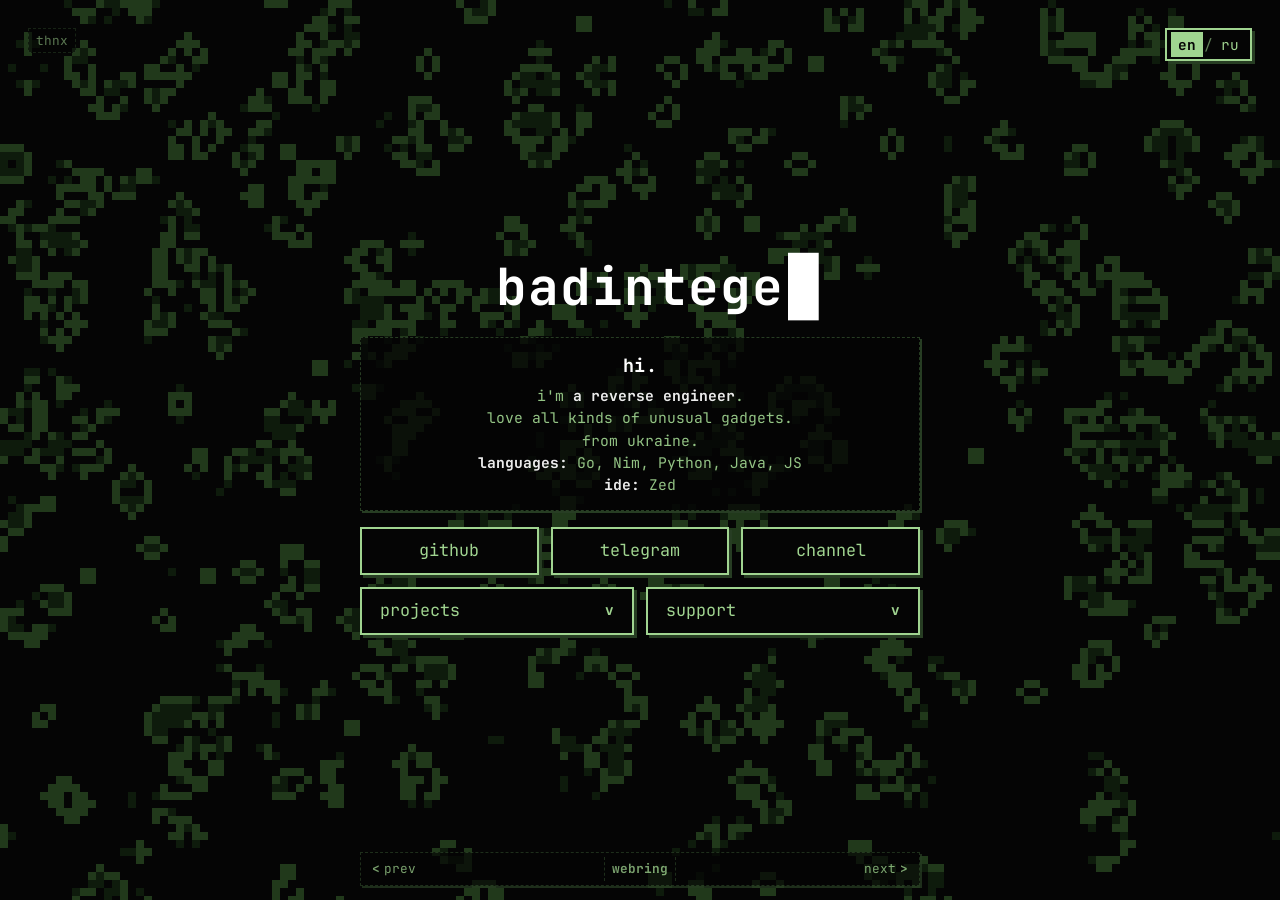
==== commit 53ccc650: "updated favicon to .svg" ====
--- a/index.html
+++ b/index.html
@@ -4,8 +4,8 @@
     <meta charset="UTF-8">
     <meta name="viewport" content="width=device-width, initial-scale=1.0">
     <title>badinteger</title>
-    <link rel="icon" type="image/x-icon" href="favicon.ico">
-    <link rel="shortcut icon" type="image/x-icon" href="favicon.ico">
+    <link rel="icon" type="image/svg+xml" href="favicon.svg">
+    <link rel="alt icon" type="image/x-icon" href="favicon.ico">
     <link rel="stylesheet" href="style.css">
 </head>
 <body>
--- a/style.css
+++ b/style.css
@@ -360,12 +360,48 @@
     width: 100%;
 }
 
-@supports not (gap: 10px) {
+.container > * + * {
+    margin-top: 14px;
+}
+
+.bio-section > * + * {
+    margin-top: 6px;
+}
+
+.links-group > * + * {
+    margin-top: 10px;
+}
+
+.buttons-row > * + * {
+    margin-left: 10px;
+}
+
+.dropdown-items > * + * {
+    margin-top: 3px;
+}
+
+.thnx-content > * + * {
+    margin-top: 4px;
+}
+
+@supports (gap: 10px) {
+    .container > * + * {
+        margin-top: 0;
+    }
+    .bio-section > * + * {
+        margin-top: 0;
+    }
+    .links-group > * + * {
+        margin-top: 0;
+    }
     .buttons-row > * + * {
-        margin-left: 10px;
-    }
-    .links-group > * + * {
-        margin-top: 10px;
+        margin-left: 0;
+    }
+    .dropdown-items > * + * {
+        margin-top: 0;
+    }
+    .thnx-content > * + * {
+        margin-top: 0;
     }
 }
 
@@ -971,6 +1007,10 @@
     -webkit-align-items: center;
     -ms-flex-align: center;
     align-items: center;
+    -webkit-box-sizing: border-box;
+    -moz-box-sizing: border-box;
+    box-sizing: border-box;
+    min-height: 24px;
     color: #a0d490;
     color: var(--accent);
     text-decoration: none;
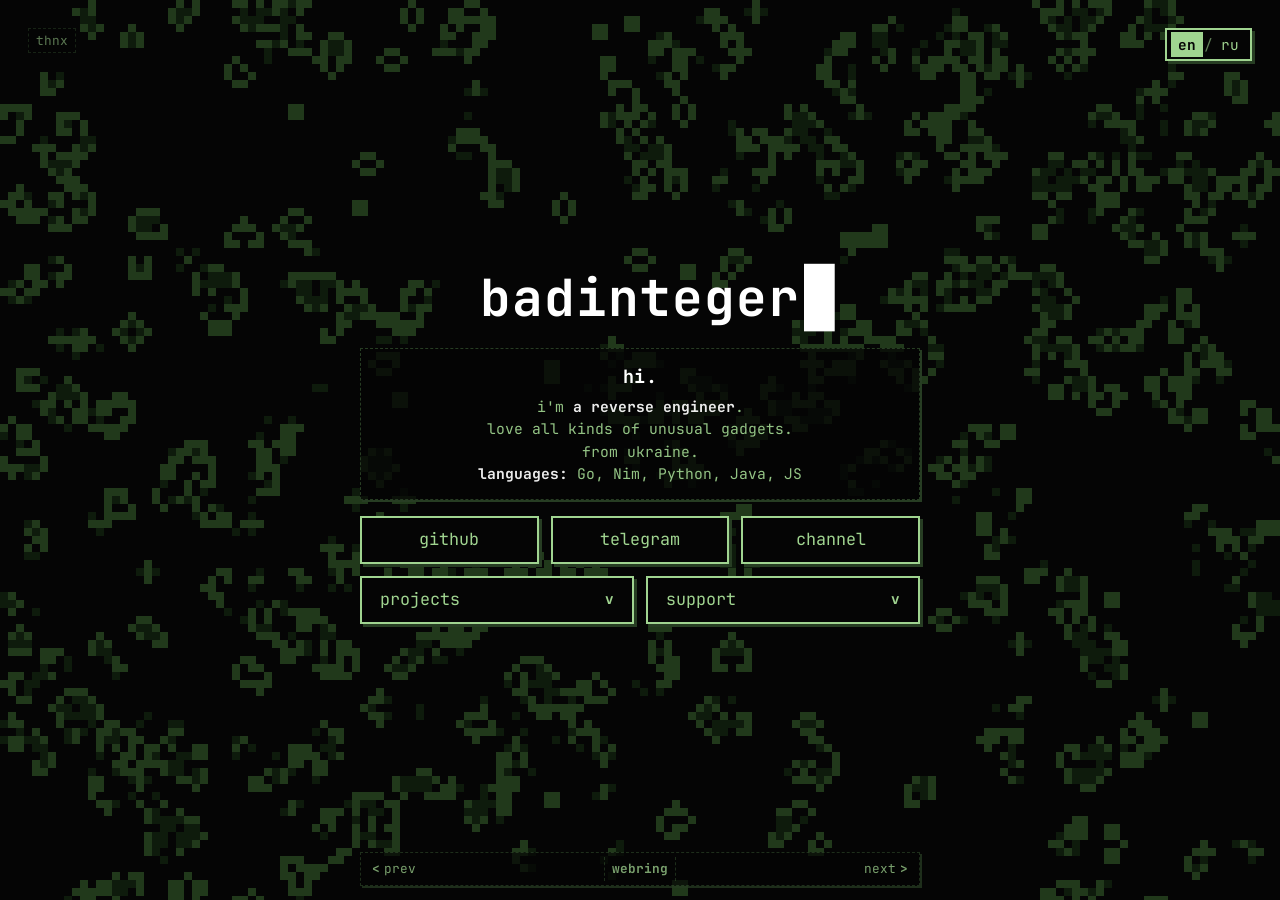
==== commit 58bcd26a: "removed ide" ====
--- a/index.html
+++ b/index.html
@@ -29,7 +29,6 @@
                 love all kinds of unusual gadgets.<br>
                 from ukraine.<br>
                 <strong class="highlight">languages:</strong> Go, Nim, Python, Java, JS<br>
-                <strong class="highlight">ide:</strong> Zed
             </p>
         </section>
 
--- a/style.css
+++ b/style.css
@@ -192,6 +192,65 @@
     margin: auto 0;
     -webkit-transition: padding 0.2s ease, gap 0.2s ease;
     transition: padding 0.2s ease, gap 0.2s ease;
+    -webkit-animation: floatUp 0.3s ease-out;
+    -moz-animation: floatUp 0.3s ease-out;
+    -o-animation: floatUp 0.3s ease-out;
+    animation: floatUp 0.3s ease-out;
+}
+
+@-webkit-keyframes floatUp {
+    0% {
+        opacity: 0;
+        -webkit-transform: translateY(12px);
+        transform: translateY(12px);
+    }
+    100% {
+        opacity: 1;
+        -webkit-transform: translateY(0);
+        transform: translateY(0);
+    }
+}
+@-moz-keyframes floatUp {
+    0% {
+        opacity: 0;
+        -moz-transform: translateY(12px);
+        transform: translateY(12px);
+    }
+    100% {
+        opacity: 1;
+        -moz-transform: translateY(0);
+        transform: translateY(0);
+    }
+}
+@-o-keyframes floatUp {
+    0% {
+        opacity: 0;
+        -o-transform: translateY(12px);
+        transform: translateY(12px);
+    }
+    100% {
+        opacity: 1;
+        -o-transform: translateY(0);
+        transform: translateY(0);
+    }
+}
+@keyframes floatUp {
+    0% {
+        opacity: 0;
+        -webkit-transform: translateY(12px);
+        -moz-transform: translateY(12px);
+        -ms-transform: translateY(12px);
+        -o-transform: translateY(12px);
+        transform: translateY(12px);
+    }
+    100% {
+        opacity: 1;
+        -webkit-transform: translateY(0);
+        -moz-transform: translateY(0);
+        -ms-transform: translateY(0);
+        -o-transform: translateY(0);
+        transform: translateY(0);
+    }
 }
 
 .container.support-open {
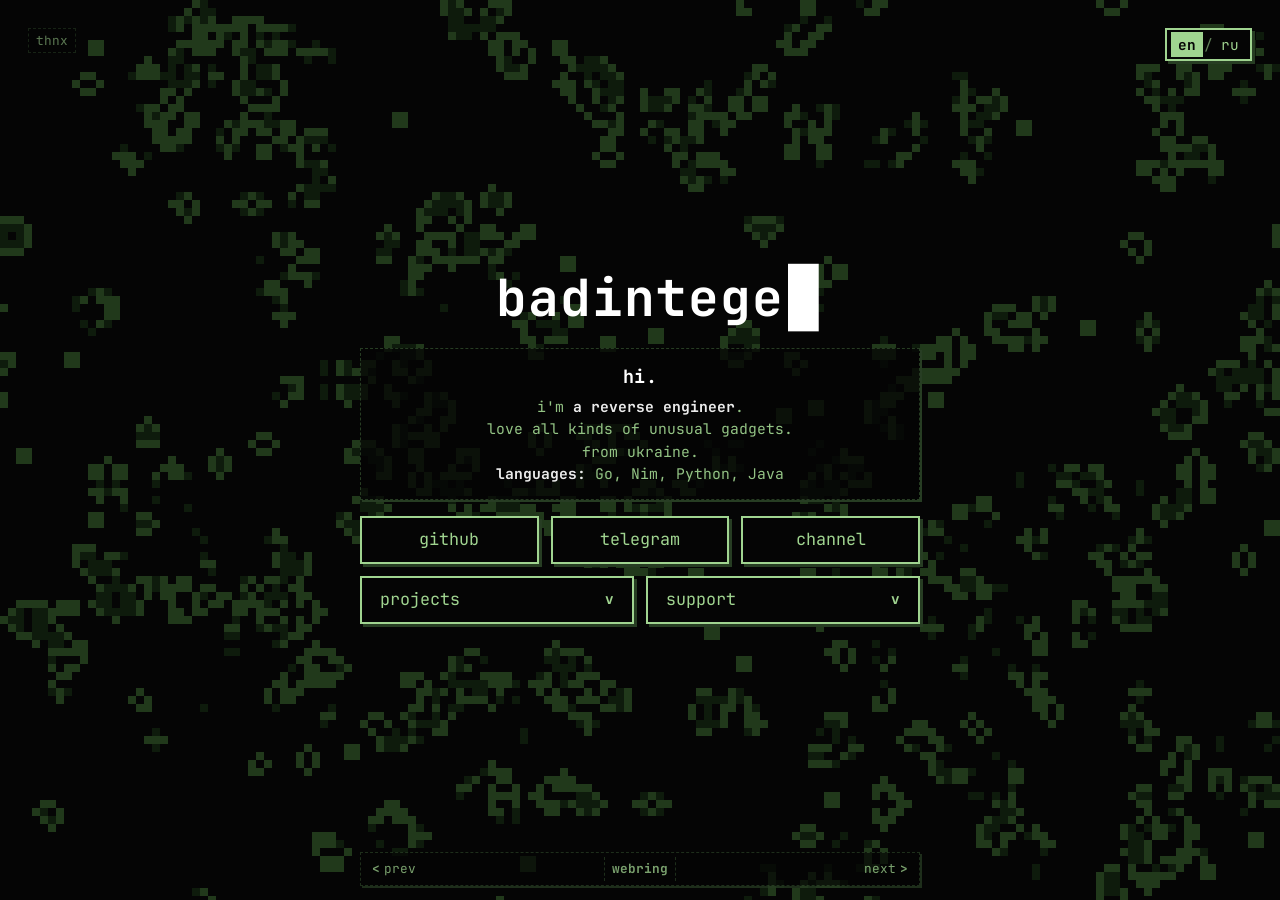
==== commit 0b9d5a1c: "remove JS (why)" ====
--- a/index.html
+++ b/index.html
@@ -28,7 +28,7 @@
                 i'm <strong class="highlight">a reverse engineer</strong>.<br>
                 love all kinds of unusual gadgets.<br>
                 from ukraine.<br>
-                <strong class="highlight">languages:</strong> Go, Nim, Python, Java, JS<br>
+                <strong class="highlight">languages:</strong> Go, Nim, Python, Java<br>
             </p>
         </section>
 
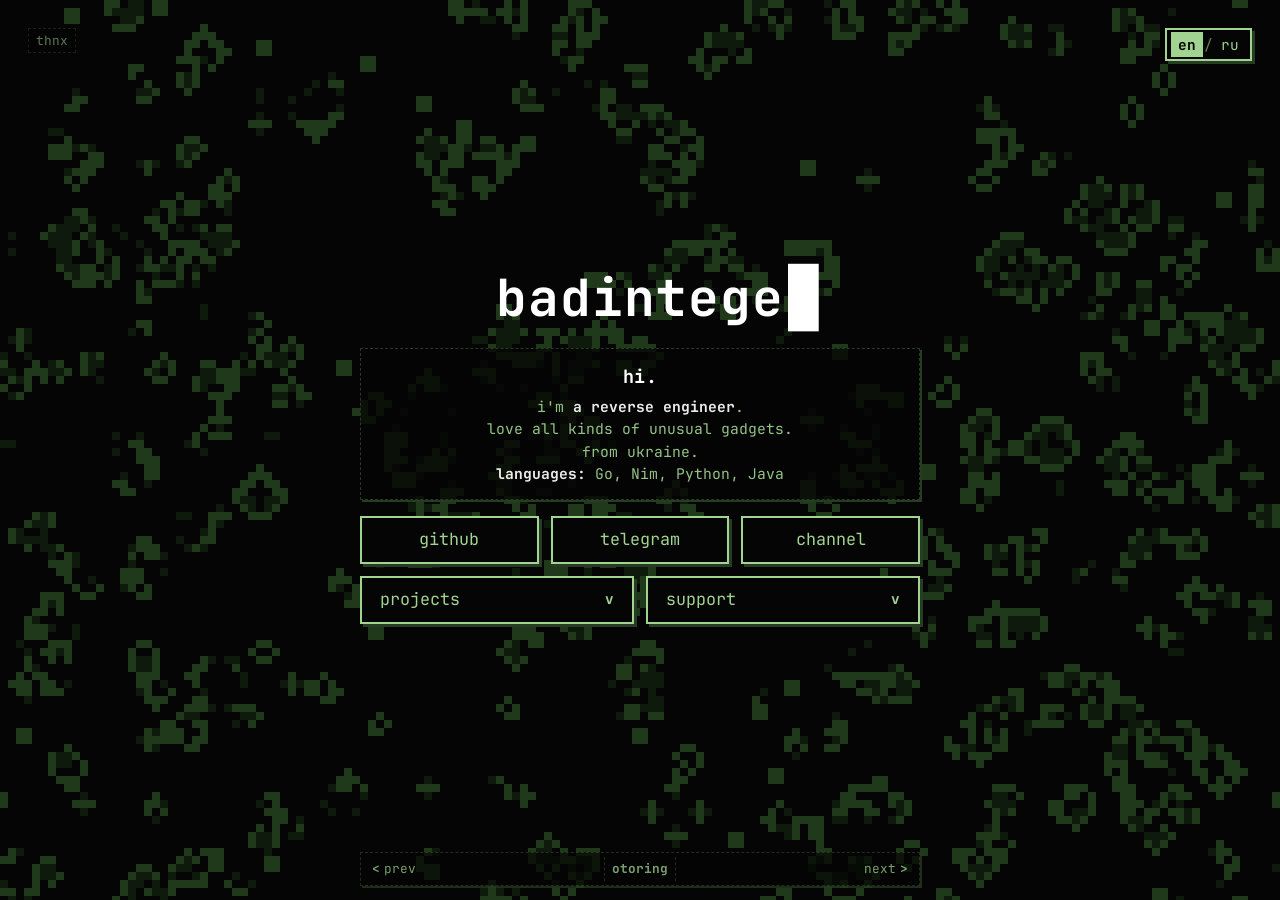
==== commit 2dc92cc3: "added old.html and changed webring to otoring" ====
--- a/index.html
+++ b/index.html
@@ -72,7 +72,7 @@
 
     <div class="webring-wrapper" id="webring-wrapper">
         <a href="https://webring.otomir23.me/badinteger/prev" class="webring-link webring-side webring-prev" id="webring-prev"><span class="webring-arrow">&lt;</span><span class="webring-name" id="webring-prev-name">prev</span></a>
-        <a href="https://webring.otomir23.me/" class="webring-link webring-main" id="webring-main">webring</a>
+        <a href="https://webring.otomir23.me/" class="webring-link webring-main" id="webring-main">otoring</a>
         <a href="https://webring.otomir23.me/badinteger/next" class="webring-link webring-side webring-next" id="webring-next"><span class="webring-name" id="webring-next-name">next</span><span class="webring-arrow">&gt;</span></a>
     </div>
 
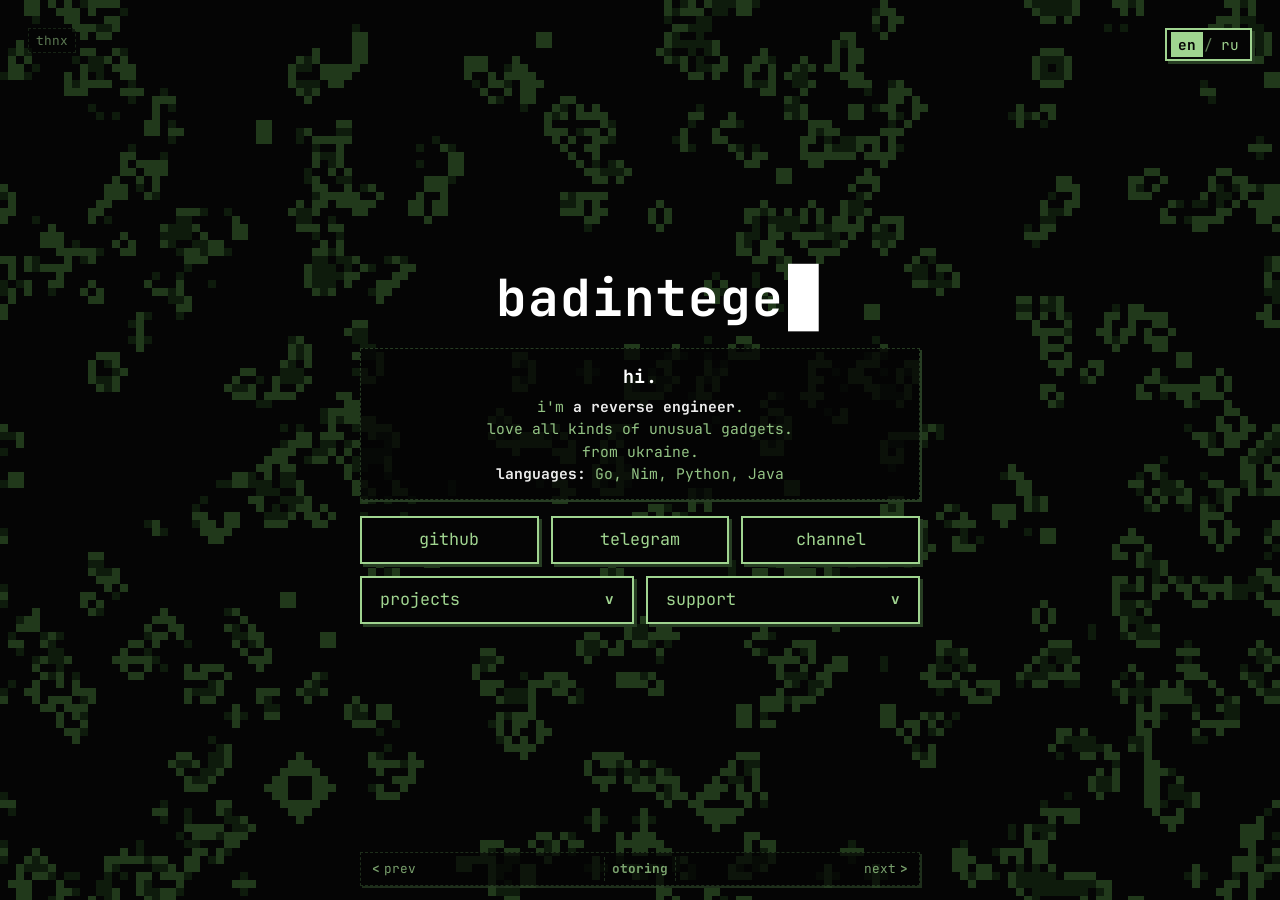
==== commit 1a179609: "update website url" ====
--- a/index.html
+++ b/index.html
@@ -81,7 +81,6 @@
         <div class="thnx-content" id="thnx-content">
             <a href="https://www.jetbrains.com/lp/mono/" target="_blank" rel="noopener noreferrer" class="thnx-link">font by jetbrains</a>
             <a href="https://render.com/" target="_blank" rel="noopener noreferrer" class="thnx-link">host by render</a>
-            <a href="https://freedns.afraid.org/" target="_blank" rel="noopener noreferrer" class="thnx-link">domain by freedns</a>
         </div>
     </div>
 
